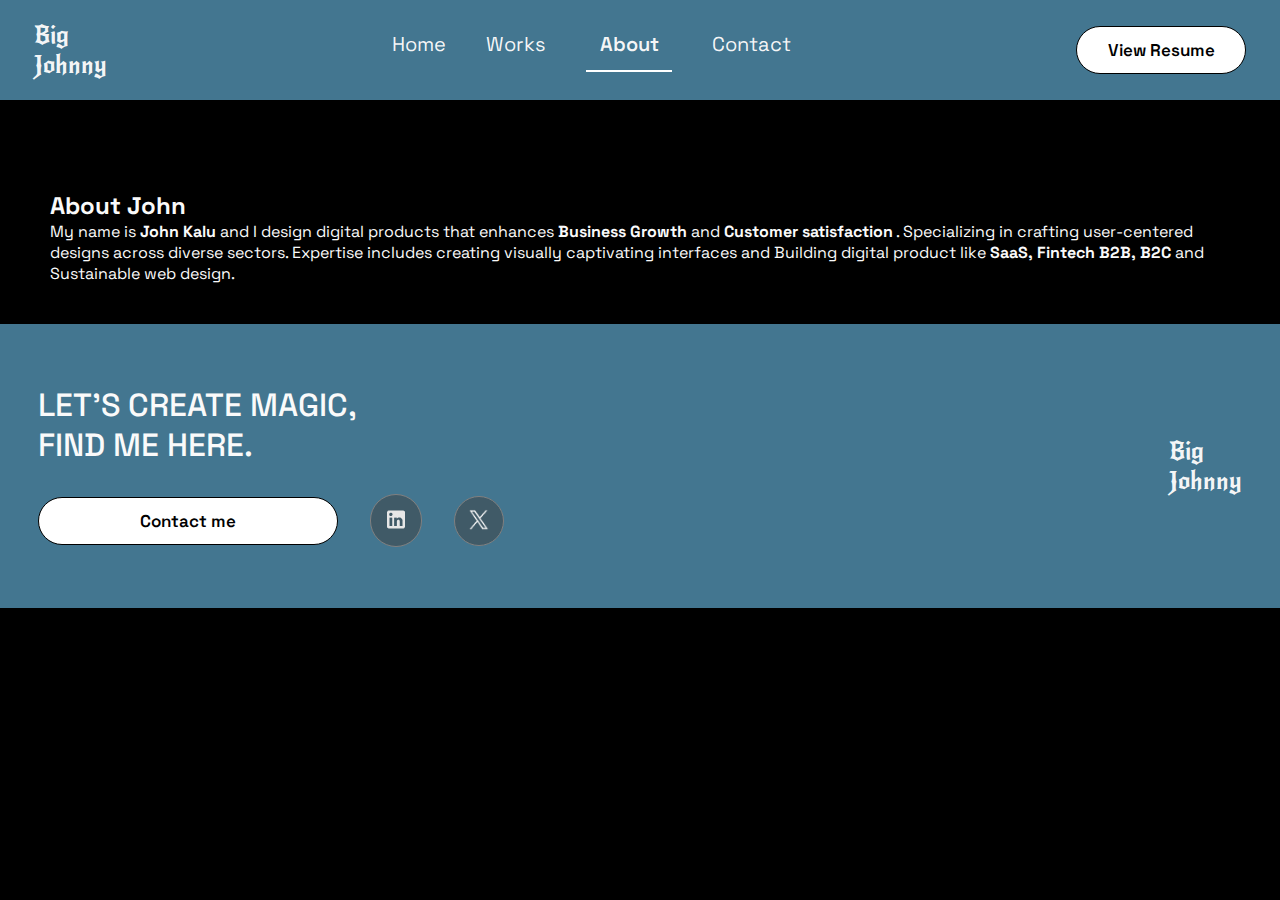
==== about.html @ 92e9e098 "About page commit" ====
<!DOCTYPE html>
<html lang="en">

<head>
    <meta charset="UTF-8">
    <meta name="viewport" content="width=device-width, initial-scale=1.0">
    <title>Home</title>
    <link rel="stylesheet" href="home.css">
    <link rel="shortcut icon" href="home_images/bj.jpg" type="image/x-icon">
</head>

<body>
    <!-- header -->
    <header>
        <div>
            <p>
                Big <br> Johnny
            </p>
        </div>

        <nav>
            <a href="home.html">Home</a>
            <a href="">Works</a>
            <div>
                <a href="">About</a>
                <hr>
            </div>
            <a href="">Contact</a>
        </nav>

        <a href="https://drive.google.com/file/d/1-C9VQ2TakRMPkRdJX_OqjGJ6y4bOzFPN/view?usp=drivesdk">
            <button>View Resume</button>
        </a>
    </header>




    <!-- main -->
    <main>
      <div class="main_div1">
        <div class="about">
<h2>
    About John
</h2>
<p>
    My name is <b>John Kalu</b> and I design digital products that enhances <b>Business Growth</b>  and <b>Customer satisfaction</b>  . Specializing in crafting user-centered designs across diverse sectors. Expertise includes creating visually captivating interfaces and Building digital product like <b> SaaS, Fintech B2B, B2C</b>  and Sustainable web design.
</p>
        </div>
      </div>
    </main>


    <!-- FOOTER -->
    <footer>
        <div class="footerDiv1">
            <h1>
                LET’S CREATE MAGIC,<br>FIND ME HERE.
            </h1>
            <div class="contact">
                <a href="">
                    <button>Contact me</button>
                </a>
                <a href="https://www.linkedin.com/in/john-kalu-962357230" class="x"><img
                        src="home_images/mdi_linkedin.png" alt=""></a>
                <a href="https://twitter.com/thejohnkalu1" class="x" id="x"><img src="home_images/x.png" alt=""></a>

            </div>
        </div>

        <p>
            Big <br> Johnny
        </p>
    </footer>
</body>

</html>
---- home.css ----
@import url('https://fonts.googleapis.com/css2?family=New+Rocker&family=Space+Grotesk:wght@300&display=swap');

* {
    box-sizing: border-box;
    margin: 0%;
    padding: 0%;
}

body {
    overflow-x: hidden;
    background: black;
}

header {
    display: flex;
    align-items: center;
    justify-content: center;
    gap: 23%;
    padding: 20px;
    background: #437690;
    color: #FAFAFAFA;
    width: 100%;
}

header p {
    font-family: 'new rocker';
    font-size: 24px;
    font-weight: 500;
    letter-spacing: 0px;
    text-align: left;

}

nav {
    display: flex;
    gap: 40px;
    font-family: Space Grotesk;
    font-size: 20px;
    font-weight: 400;
    line-height: 31px;
    letter-spacing: 0em;
    text-align: left;
}

a {
    text-decoration: none;
    color: #FAFAFAFA;
}

nav div {
    gap: 10px;
    display: flex;
    flex-direction: column;
    align-items: center;
    font-weight: 600;

}

nav div hr {
    width: 86px;
    border: 1px solid white;
}

header button {
    width: 170px;
    padding: 12px 24px;
    border-radius: 24px;
    border: 1px solid black;
    gap: 10px;
    background: white;
    font-family: Space Grotesk;
    font-size: 17px;
    font-weight: 600;
    cursor: pointer;

}



/* MAIN */
main {
    padding: 90px 50px 40px 50px;
    color: #FAFAFA;

    font-family: Space Grotesk;
}

.div1 {
    display: flex;
    align-items: center;
    gap: 10%;
}

.div1 .john {
    display: flex;
    flex-direction: column;

    /* width: 740px; */
    gap: 16px;

}


.building {
    display: flex;
    flex-direction: column;
    gap: 32px
}

.john h3 {
    color: #3EB489;
    font-family: Space Grotesk;
    font-size: 24px;
    font-weight: 500;
    line-height: 31px;
    letter-spacing: 0em;
    text-align: left;

}

.john p {
    font-family: Space Grotesk;
    /* font-size: 30px; */
    font-size: 48px;
    font-weight: 700;
    line-height: 61px;
    letter-spacing: 0em;
    text-align: left;
    color: #FAFAFA;
}

.john .linkedin a {
    padding: 12px 24px;
    border-radius: 24px;
    border: 1px solid black;
    gap: 10px;
    background: white;
    font-family: Space Grotesk;
    font-size: 17px;
    font-weight: 600;
    cursor: pointer;
    text-decoration: none;
    color: #0F0F0F;
}

.linkedin {
    display: flex;
    gap: 24px;
    align-items: flex-start;
}


/* div2 */
.div2 img {
    width: 470px;
    height: 496px;
    object-fit: contain;

}


/* selected_works */
.selected_works {
    display: inline-flex;
    flex-direction: column;
    align-items: flex-start;
    gap: 48px;
    color: white;
}

.selected_works h3 {
    color: #FAFAFA;
    font-family: Space Grotesk;
    font-size: 32px;
    font-style: normal;
    font-weight: 500;
    line-height: normal;
}

/* works */
.works {
    display: flex;
    align-items: flex-start;
    gap: 68px;
}

.work1 {
    display: flex;
    width: 260px;
    padding-top: 10px;

    flex-direction: column;
    gap: 20px;
    height: 50vh;
    text-align: center;
    border-radius: 12px;
    border-top: 2px solid #1572E0;
    border-right: 4px solid #1572E0;
    border-bottom: 4px solid #1572E0;
    border-left: 2px solid #1572E0;
}

.work1 h2 {
    color: #098DD3;
    font-family: Segoe Print;
    font-size: 45px;
    font-style: normal;
    font-weight: 700;
    line-height: normal;

}


.work1 p {
    font-size: 28px;
    font-style: normal;
    font-weight: 500;
    line-height: normal;
    padding-bottom: 10px;
}

.work1 .first {
    display: flex;
    flex-direction: column;
    gap: 10px;
}

#church {
    height: 50vh;
    padding-top: 50px;
    gap: 70px;
    border-top: 2px solid #3EB489;
    border-right: 4px solid #3EB489;
    border-bottom: 4px solid #3EB489;
    border-left: 2px solid #3EB489;
}

#church h2 {
    font-family: New Rocker;
    color: #FAFAFA;
    text-align: center;
    text-transform: capitalize;
    font-size: 20px;
    font-weight: 400;

}


#library {
    width: 260px;
    flex-direction: column;
    gap: 70px;
}

#library h2 {
    padding-top: 80px;
    color: #0A7CED;
    font-family: New Rocker;
    font-size: 40px;
    font-style: normal;
    font-weight: 400;
    line-height: normal;
    text-align: center;
}

#vedTv {
    height: 50vh;
    gap: 95px;
    padding-top: 100px;
    border-top: 2px solid #3EB489;
    border-right: 4px solid #3EB489;
    border-bottom: 4px solid #3EB489;
    border-left: 2px solid #3EB489;
}

#vedTv h2 {
    color: #B7410E;
    font-family: New Rocker;
    font-size: 50.778px;
    font-style: normal;
    font-weight: 400;
    line-height: normal;
}








/* FOOTER */
footer {
    display: flex;
    align-items: center;
    justify-content: center;
    gap: 52%;
    padding: 61px 0px;
    background: #437690;
    color: #FAFAFAFA;
    width: 100%;
    /* height: 355px; */
}

footer button {
    width: 300px;
    padding: 12px 24px;
    border-radius: 24px;
    border: 1px solid black;
    gap: 10px;
    background: white;
    font-family: Space Grotesk;
    font-size: 17px;
    font-weight: 600;
    cursor: pointer;

}

footer h1 {
    color: #FAFAFA;
    font-family: Space Grotesk;
    /* font-size: 48px; */
    font-style: normal;
    font-weight: 500;
    line-height: normal;
}


.footerDiv1 {
    display: inline-flex;
    flex-direction: column;
    align-items: flex-start;
    gap: 29px;
}

.contact {
    display: flex;
    align-items: center;
    gap: 32px;
}

.contact .x {
    border-radius: 50px;
    background: #3D3D3D80;
    border: 1px solid gray;
    padding: 12px 13px 10px 13px;
}
#x img{
 
    width: 22px;
    height: 22px;
    object-fit: contain;
}
#x{
    padding: 12px 13px 10px 13px;
}

footer p{
    font-family: 'new rocker';
    font-size: 24px;
    font-weight: 500;
    letter-spacing: 0px;
    text-align: left;
    /* float: right; */

}
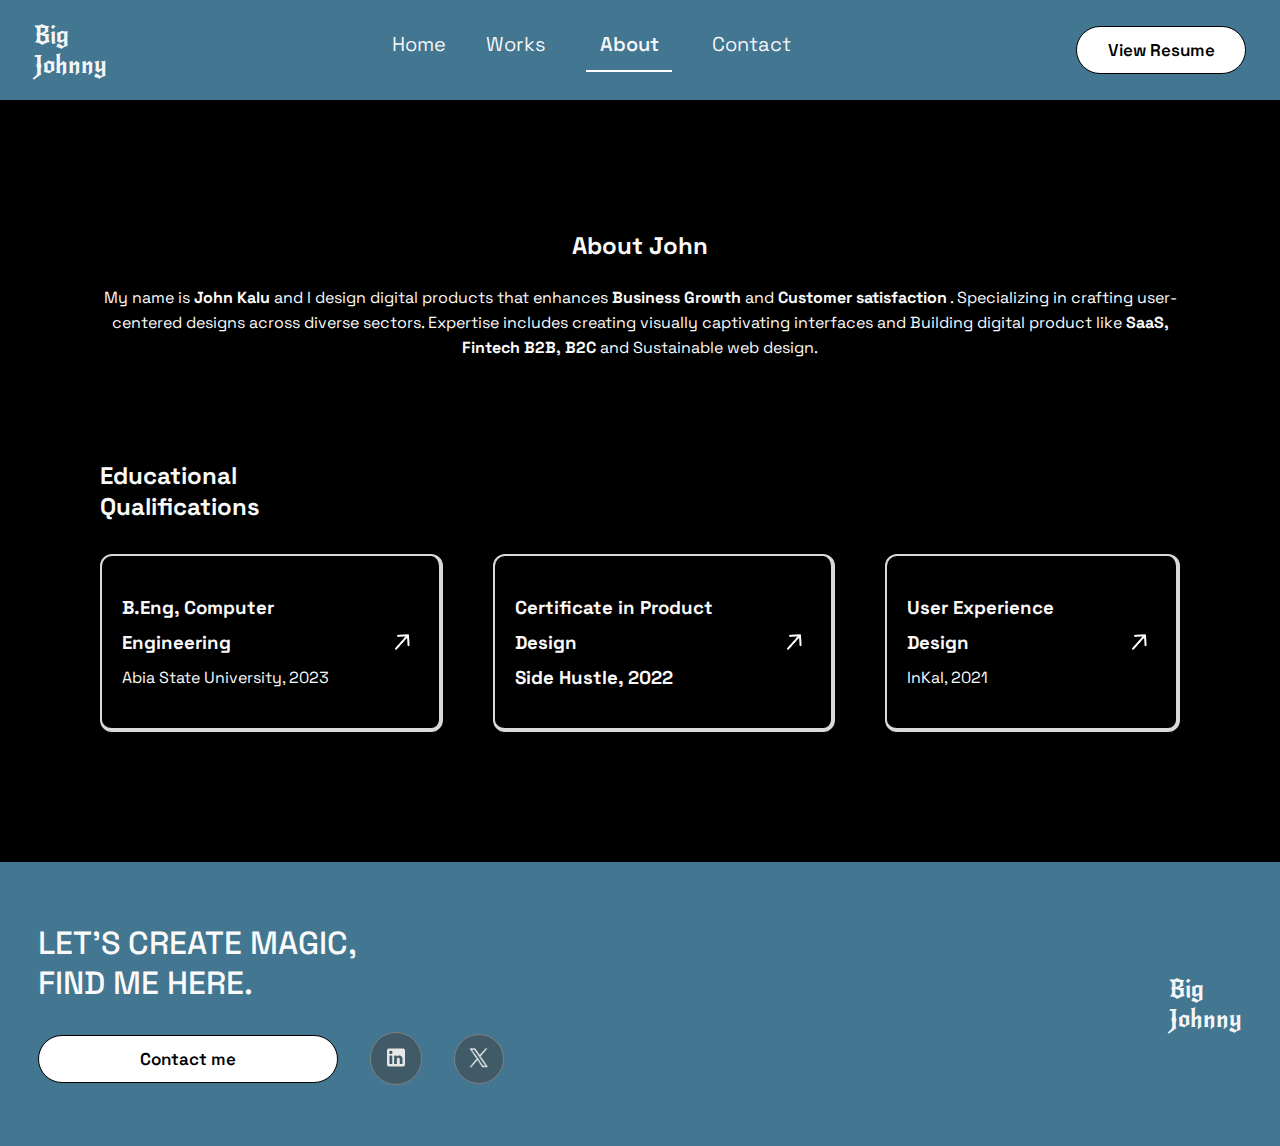
==== commit 0b058582: "about commit" ====
--- a/about.html
+++ b/about.html
@@ -5,7 +5,7 @@
     <meta charset="UTF-8">
     <meta name="viewport" content="width=device-width, initial-scale=1.0">
     <title>Home</title>
-    <link rel="stylesheet" href="home.css">
+    <link rel="stylesheet" href="about.css">
     <link rel="shortcut icon" href="home_images/bj.jpg" type="image/x-icon">
 </head>
 
@@ -38,16 +38,54 @@
 
     <!-- main -->
     <main>
-      <div class="main_div1">
+
         <div class="about">
-<h2>
-    About John
-</h2>
-<p>
-    My name is <b>John Kalu</b> and I design digital products that enhances <b>Business Growth</b>  and <b>Customer satisfaction</b>  . Specializing in crafting user-centered designs across diverse sectors. Expertise includes creating visually captivating interfaces and Building digital product like <b> SaaS, Fintech B2B, B2C</b>  and Sustainable web design.
-</p>
+            <h2>
+                About John
+            </h2>
+            <p>
+                My name is <b>John Kalu</b> and I design digital products that enhances <b>Business Growth</b> and
+                <b>Customer satisfaction</b> . Specializing in crafting user-centered designs across diverse
+                sectors. Expertise includes creating visually captivating interfaces and Building digital product
+                like <b> SaaS, Fintech B2B, B2C</b> and Sustainable web design.
+            </p>
         </div>
-      </div>
+
+
+        <div class="main_div2">
+            <h2>Educational <br>Qualifications</h2>
+            <div class="edu">
+                <div class="qualifications">
+                    <div class="qualifications1">
+                        <div>
+                            <h3>B.Eng, Computer Engineering</h3>
+                            <p>Abia State University, 2023</p>
+                        </div>
+                        <img src="about_images/arrow.png" alt="">
+                    </div>
+
+
+                    <div class="qualifications1">
+                        <div>
+                            <h3>Certificate in Product Design<h3>
+                                    <p>Side Hustle, 2022</p>
+                        </div>
+                        <img src="about_images/arrow.png" alt="">
+                    </div>
+
+
+                    <div class="qualifications1">
+                        <div>
+                            <h3>User Experience Design</h3>
+                            <p>InKal, 2021</p>
+                        </div>
+                        <img src="about_images/arrow.png" alt="">
+                    </div>
+
+                </div>
+            </div>
+        </div>
+
     </main>
 
 
--- a/about.css
+++ b/about.css
@@ -0,0 +1,230 @@
+@import url('https://fonts.googleapis.com/css2?family=New+Rocker&family=Space+Grotesk:wght@300&display=swap');
+
+* {
+    box-sizing: border-box;
+    margin: 0%;
+    padding: 0%;
+}
+
+body {
+    overflow-x: hidden;
+    background: black;
+    width: 100%;
+    height: 100%;
+}
+
+header {
+    display: flex;
+    align-items: center;
+    justify-content: center;
+    gap: 23%;
+    padding: 20px;
+    background: #437690;
+    color: #FAFAFAFA;
+    width: 100%;
+}
+
+header p {
+    font-family: 'new rocker';
+    font-size: 24px;
+    font-weight: 500;
+    letter-spacing: 0px;
+    text-align: left;
+
+}
+
+nav {
+    display: flex;
+    gap: 40px;
+    font-family: Space Grotesk;
+    font-size: 20px;
+    font-weight: 400;
+    line-height: 31px;
+    letter-spacing: 0em;
+    text-align: left;
+}
+
+a {
+    text-decoration: none;
+    color: #FAFAFAFA;
+}
+
+nav div {
+    gap: 10px;
+    display: flex;
+    flex-direction: column;
+    align-items: center;
+    font-weight: 600;
+
+}
+
+nav div hr {
+    width: 86px;
+    border: 1px solid white;
+}
+
+header button {
+    width: 170px;
+    padding: 12px 24px;
+    border-radius: 24px;
+    border: 1px solid black;
+    gap: 10px;
+    background: white;
+    font-family: Space Grotesk;
+    font-size: 17px;
+    font-weight: 600;
+    cursor: pointer;
+
+}
+
+
+
+/* MAIN */
+main {
+    padding: 130px 100px;
+    color: #FAFAFA;
+    font-family: Space Grotesk;
+    display: flex;
+    flex-direction: column;
+    gap: 100px;
+
+}
+
+
+.about {
+    display: flex;
+    flex-direction: column;
+    align-items: center;
+    gap: 24px;
+    text-align: center;
+}
+
+.about p {
+    color: #FAFAFA;
+    text-align: center;
+    line-height: 25px;
+}
+
+
+/* main-div2 */
+
+.main_div2 {
+    display: flex;
+    flex-direction: column;
+    align-items: flex-start;
+    gap: 32px;
+    text-align: left;
+}
+
+.qualifications {
+    display: flex;
+    align-items: flex-start;
+    gap: 50px;
+}
+
+.qualifications1 {
+    /* width: 360px; */
+    height: 178px;
+    border-radius: 12px;
+    border-top: 2px solid #D9D9D9;
+    border-right: 4px solid #D9D9D9;
+    border-bottom: 4px solid #D9D9D9;
+    border-left: 2px solid #D9D9D9;
+    line-height: 35px;
+    display: flex;
+    gap: 20px;
+    align-items: center;
+    padding: 20px;
+}
+
+.edu {
+    display: flex;
+    gap: 50px;
+}
+
+
+
+
+
+
+
+
+
+
+/* FOOTER */
+footer {
+    display: flex;
+    align-items: center;
+    justify-content: center;
+    gap: 52%;
+    padding: 61px 0px;
+    background: #437690;
+    color: #FAFAFAFA;
+    width: 100%;
+
+}
+
+footer button {
+    width: 300px;
+    padding: 12px 24px;
+    border-radius: 24px;
+    border: 1px solid black;
+    gap: 10px;
+    background: white;
+    font-family: Space Grotesk;
+    font-size: 17px;
+    font-weight: 600;
+    cursor: pointer;
+
+}
+
+footer h1 {
+    color: #FAFAFA;
+    font-family: Space Grotesk;
+
+    font-style: normal;
+    font-weight: 500;
+    line-height: normal;
+}
+
+
+.footerDiv1 {
+    display: inline-flex;
+    flex-direction: column;
+    align-items: flex-start;
+    gap: 29px;
+}
+
+.contact {
+    display: flex;
+    align-items: center;
+    gap: 32px;
+}
+
+.contact .x {
+    border-radius: 50px;
+    background: #3D3D3D80;
+    border: 1px solid gray;
+    padding: 12px 13px 10px 13px;
+}
+
+#x img {
+
+    width: 22px;
+    height: 22px;
+    object-fit: contain;
+}
+
+#x {
+    padding: 12px 13px 10px 13px;
+}
+
+footer p {
+    font-family: 'new rocker';
+    font-size: 24px;
+    font-weight: 500;
+    letter-spacing: 0px;
+    text-align: left;
+
+
+}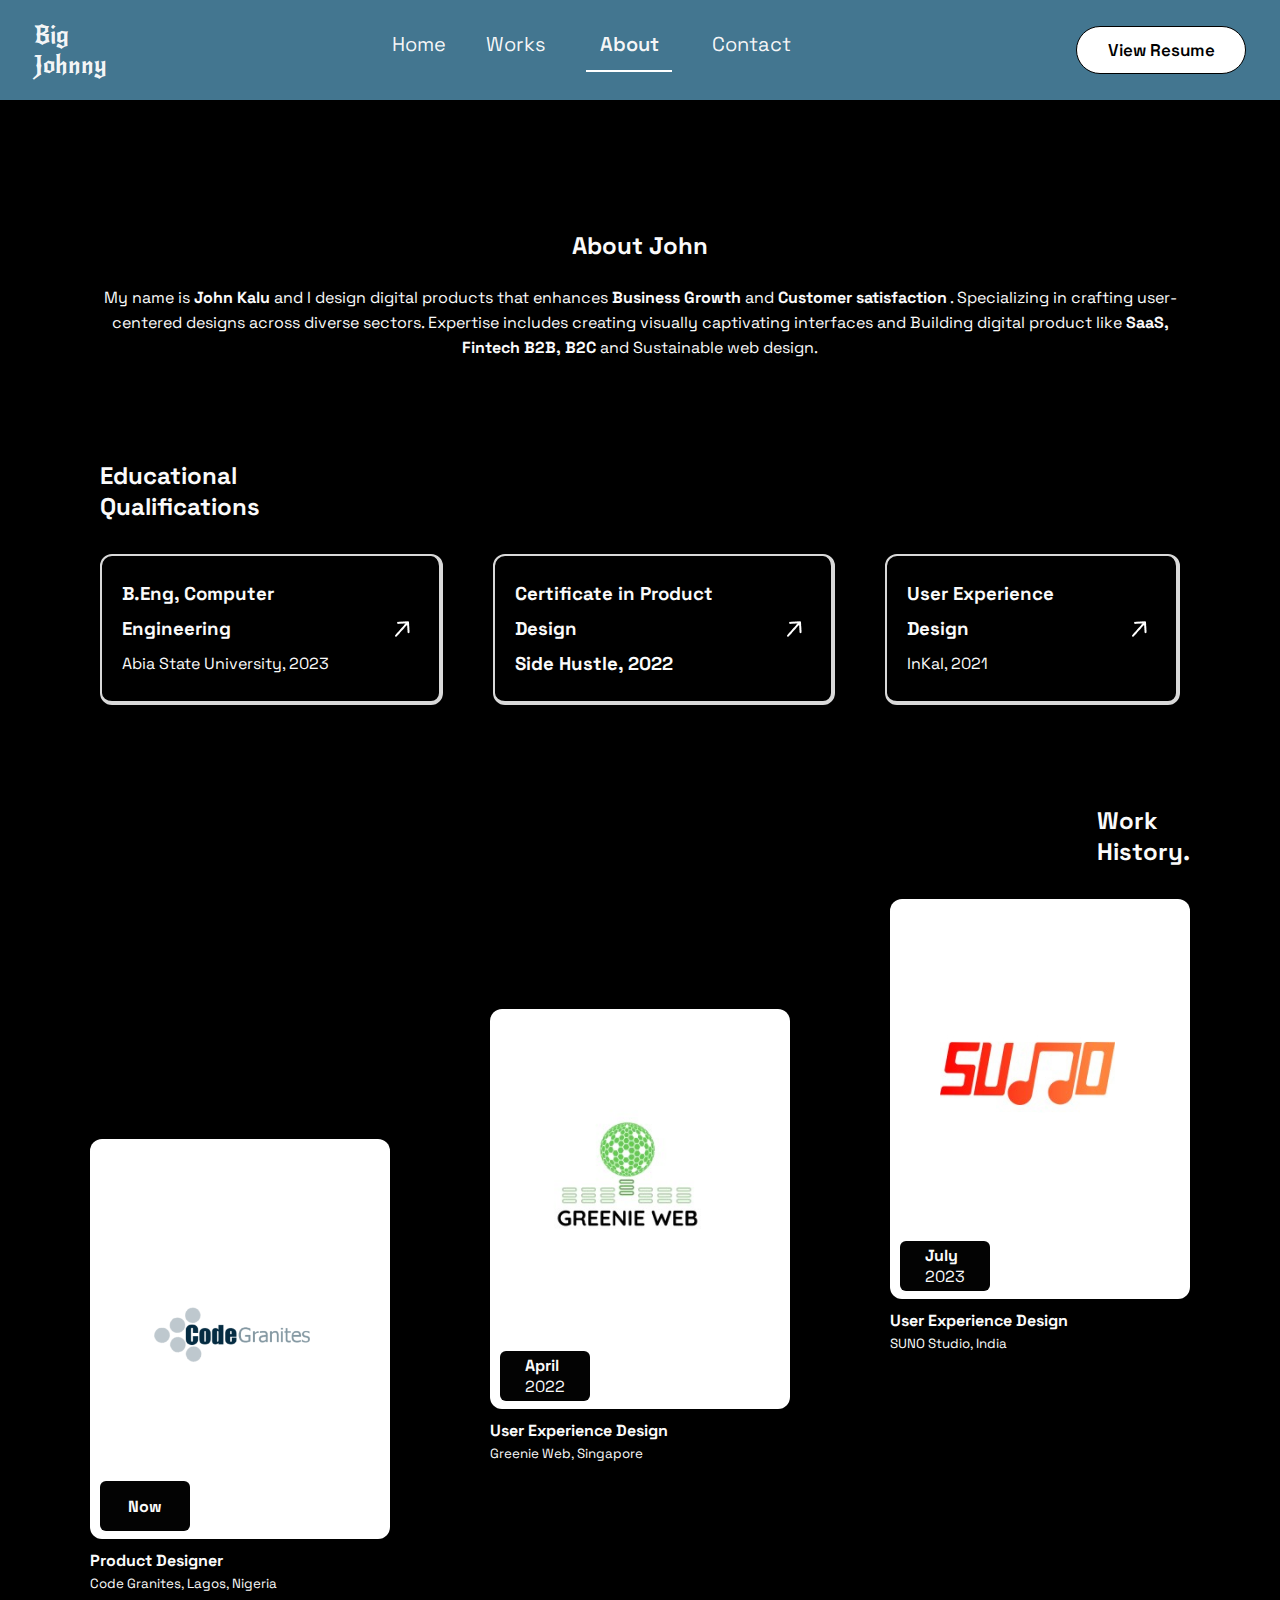
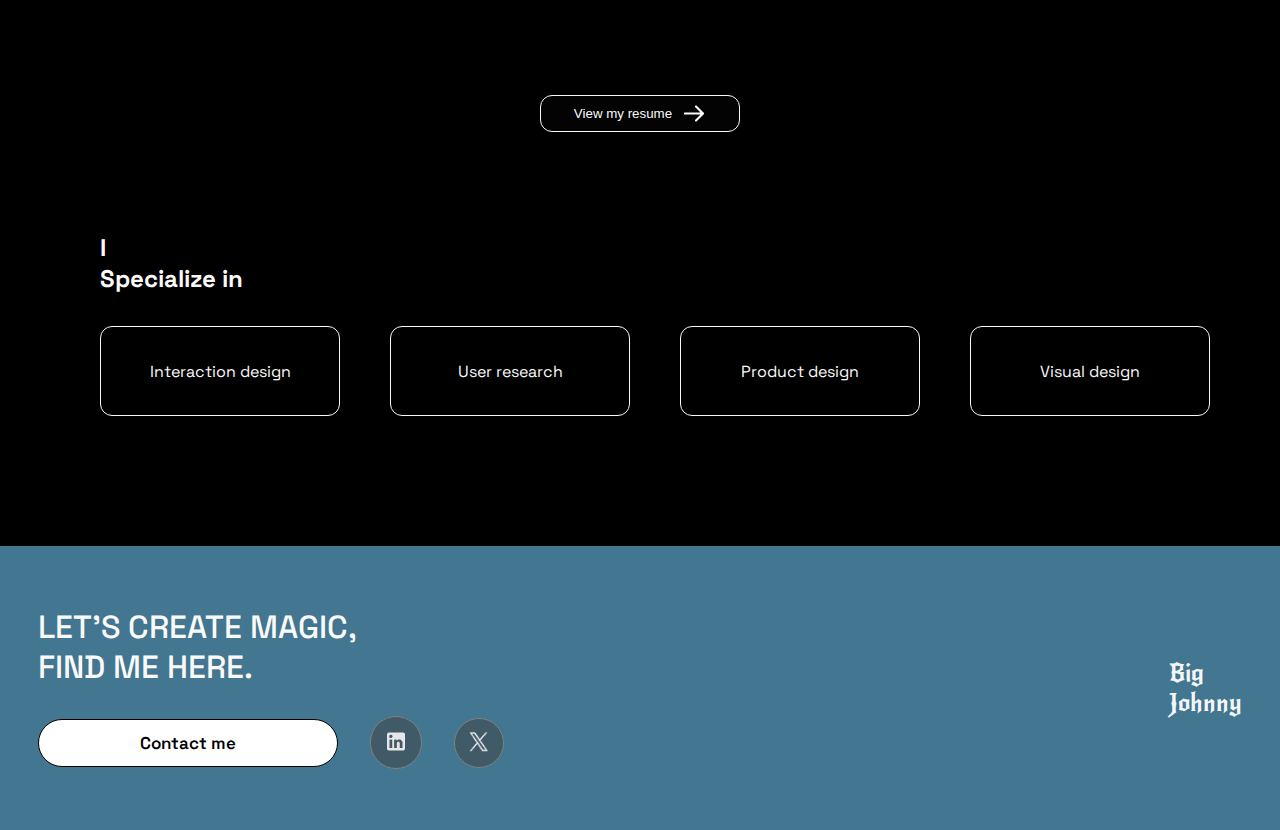
==== commit 0210831f: "finished about section" ====
--- a/about.html
+++ b/about.html
@@ -39,6 +39,8 @@
     <!-- main -->
     <main>
 
+
+        <!-- about -->
         <div class="about">
             <h2>
                 About John
@@ -52,6 +54,13 @@
         </div>
 
 
+
+
+
+
+
+
+        <!-- main_div2 -->
         <div class="main_div2">
             <h2>Educational <br>Qualifications</h2>
             <div class="edu">
@@ -86,6 +95,107 @@
             </div>
         </div>
 
+
+
+
+
+        <!-- main_div3 -->
+        <div class="div3">
+            <div class="main_div3">
+                <h2>
+                    Work <br> History.
+                </h2>
+                <div class="july">
+
+                    <div class="suno">
+                        <div class="history1" id="code" style="margin-top: 80%;">
+                            <img src="about_images/codegranites 1.png" alt="">
+
+
+                            <div class="black">
+                                <p>
+                                    <b>Now</b>
+                                </p>
+                            </div>
+                        </div>
+                        <div class="product">
+                            <strong>Product Designer</strong>
+                            <small>Code Granites, Lagos, Nigeria</small>
+                        </div>
+                    </div>
+
+
+
+
+                    <div class="suno" style="margin-top: 10%;">
+                        <div class="history1">
+                            <img src="about_images/greenie_web_logo 1.png" alt="">
+
+
+                            <div class="black">
+                                <p>
+                                    <b>April</b><br>2022
+                                </p>
+                            </div>
+                        </div>
+                        <div class="product">
+                            <strong>User Experience Design</strong>
+                            <small>Greenie Web, Singapore</small>
+                        </div>
+                    </div>
+
+
+
+                    <div class="suno">
+                        <div class="history1">
+                            <img src="about_images/sunlo_logo 1.jpg" alt="">
+
+
+                            <div class="black">
+                                <p>
+                                    <b>July</b><br>2023
+                                </p>
+                            </div>
+                        </div>
+                        <div class="product">
+                            <strong>User Experience Design</strong>
+                            <small>SUNO Studio, India</small>
+                        </div>
+                    </div>
+
+
+
+                </div>
+
+            </div>
+            <a href="">
+                <button>View my resume <img src="about_images/straight arrow.png" alt=""></button>
+            </a>
+        </div>
+
+
+
+        <!-- main_div4 -->
+        <div class="main_div4">
+            <h2>
+                I <br>Specialize in
+            </h2>
+            <div class="div4">
+                <div>
+                    Interaction design
+                </div>
+                <div>
+                    User research
+                </div>
+                <div>
+                    Product design
+                </div>
+                <div>
+                    Visual design
+                </div>
+
+            </div>
+        </div>
     </main>
 
 
--- a/about.css
+++ b/about.css
@@ -106,6 +106,10 @@
 }
 
 
+
+
+
+
 /* main-div2 */
 
 .main_div2 {
@@ -124,7 +128,7 @@
 
 .qualifications1 {
     /* width: 360px; */
-    height: 178px;
+    /* height: 178px; */
     border-radius: 12px;
     border-top: 2px solid #D9D9D9;
     border-right: 4px solid #D9D9D9;
@@ -145,6 +149,122 @@
 
 
 
+/* main_div3 */
+.div3 {
+    display: flex;
+    flex-direction: column;
+    align-items: center;
+    gap: 100px;
+}
+
+.main_div3 {
+    display: flex;
+    flex-direction: column;
+    align-items: flex-end;
+    gap: 32px;
+}
+
+
+
+.suno {
+    display: flex;
+    flex-direction: column;
+    gap: 10px;
+}
+
+.history1 {
+    display: inline-flex;
+    flex-direction: column;
+    width: 300px;
+    height: 400px;
+    border-radius: 12px;
+    background: #FFF;
+    color: #030303;
+}
+
+.history1 img {
+    padding: 87px 0px 70px 50px;
+    width: 75%;
+    object-fit: contain;
+}
+
+.black {
+    display: flex;
+    width: 90px;
+    height: 50px;
+    padding: 10px;
+    justify-content: center;
+    align-items: center;
+    flex-shrink: 0;
+    background: #030303;
+    border-radius: 6px;
+    color: #FAFAFA;
+    margin: 10px;
+}
+
+.product {
+    display: flex;
+    flex-direction: column;
+    align-self: flex-start;
+    /* padding: 15px; */
+    line-height: 23px;
+}
+
+#code img {
+    padding: 56% 0% 36% 20%;
+    width: 75%;
+    object-fit: contain;
+}
+
+.july {
+    display: flex;
+    gap: 100px;
+
+}
+
+.div3 button {
+    display: flex;
+    width: 200px;
+    padding: 5px 16px;
+    justify-content: center;
+    align-items: center;
+    gap: 10px;
+    border-radius: 12px;
+    border: 1px solid #FAFAFA;
+    background: #030303;
+    color: #FAFAFA;
+    cursor: pointer;
+}
+
+
+/* main_div4 */
+.main_div4 {
+    display: flex;
+    flex-direction: column;
+    align-items: flex-start;
+    gap: 32px;
+}
+
+.div4 {
+    display: flex;
+    align-items: flex-start;
+    gap: 50px;
+}
+
+.div4 div {
+    display: flex;
+    width: 240px;
+    height: 90px;
+    padding: 16px;
+    justify-content: center;
+    align-items: center;
+    gap: 10px;
+    border-radius: 12px;
+    border: 1px solid #FAFAFA;
+    color: #FAFAFA;
+}
+
+
 
 
 
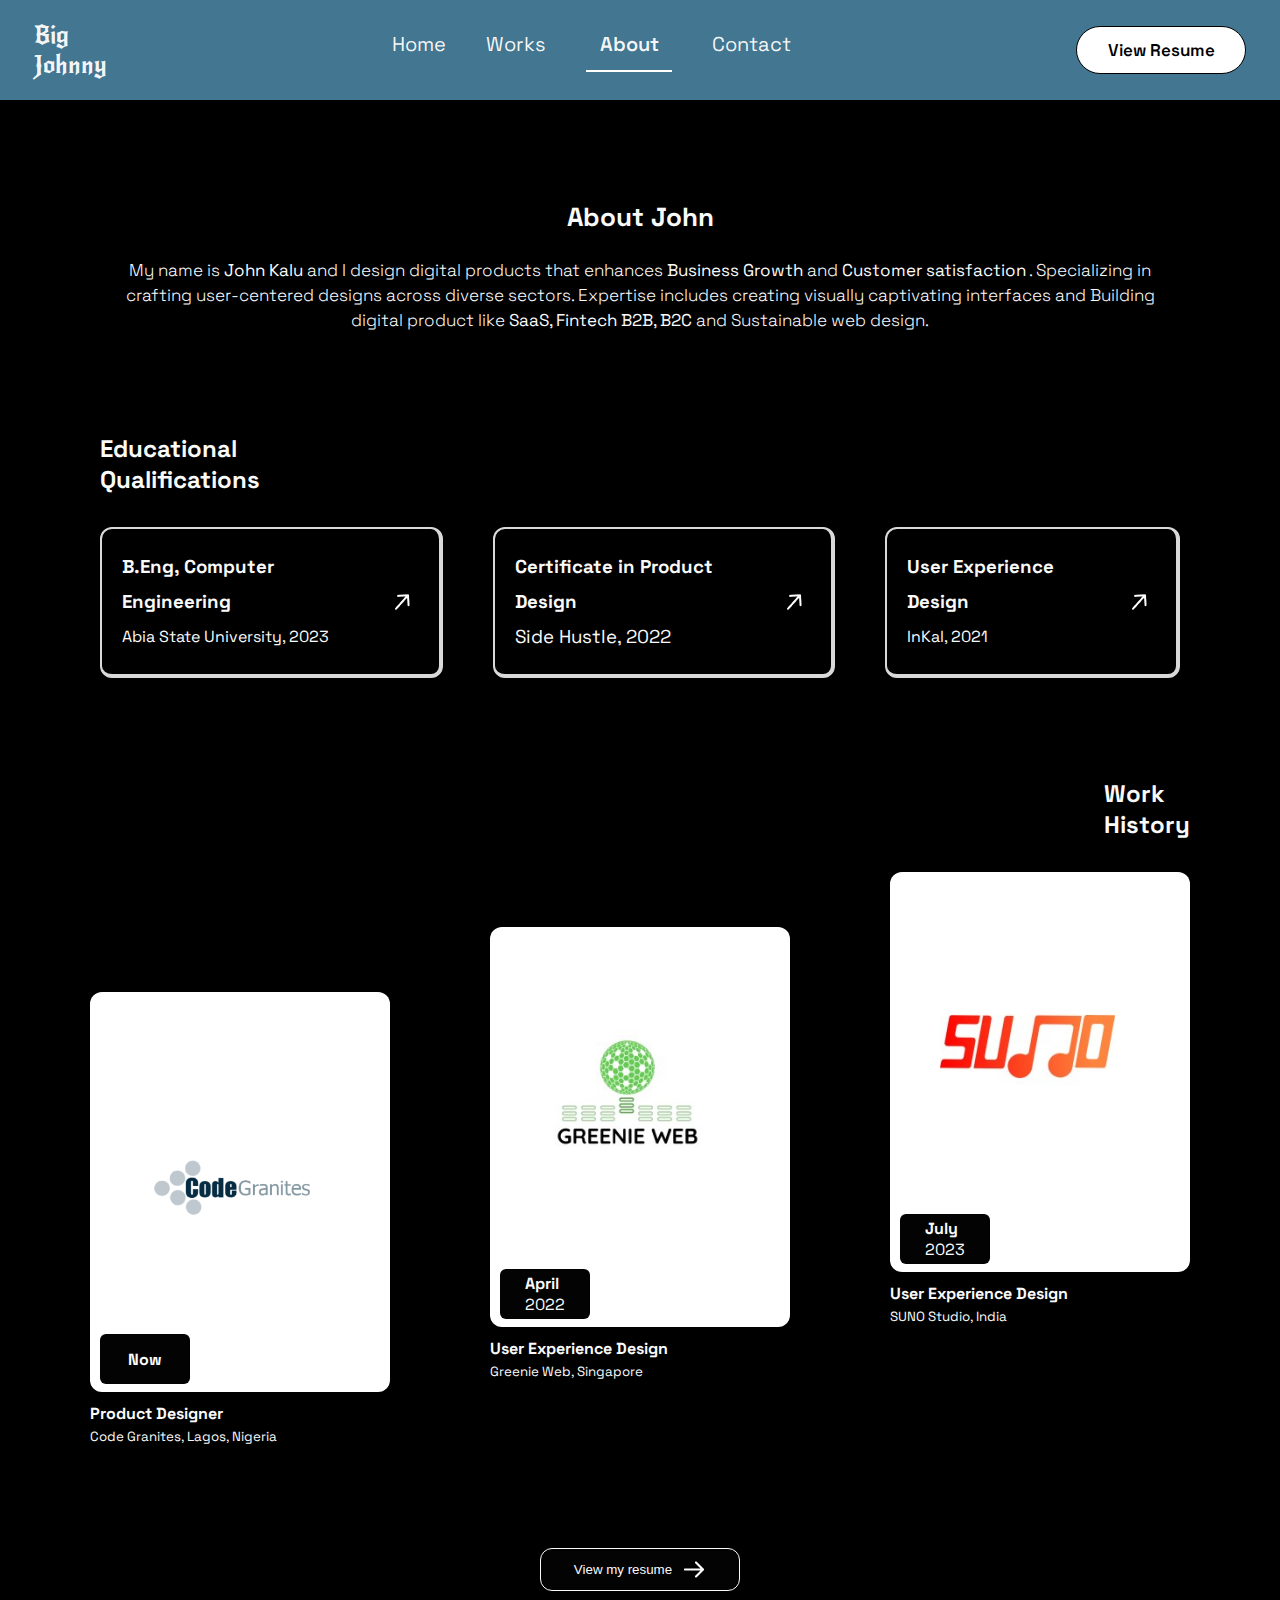
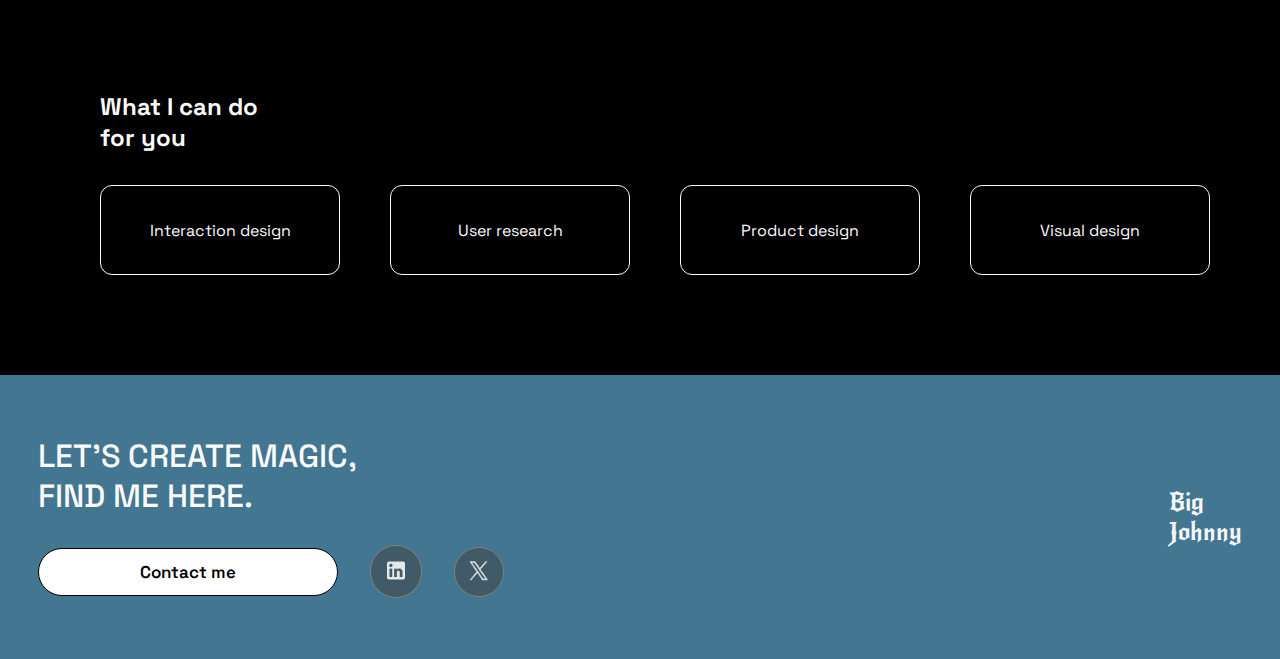
==== commit 1db760c2: "commit" ====
--- a/about.html
+++ b/about.html
@@ -25,7 +25,7 @@
                 <a href="">About</a>
                 <hr>
             </div>
-            <a href="">Contact</a>
+            <a href="contact.html">Contact</a>
         </nav>
 
         <a href="https://drive.google.com/file/d/1-C9VQ2TakRMPkRdJX_OqjGJ6y4bOzFPN/view?usp=drivesdk">
@@ -103,12 +103,12 @@
         <div class="div3">
             <div class="main_div3">
                 <h2>
-                    Work <br> History.
+                    Work <br> History
                 </h2>
                 <div class="july">
 
                     <div class="suno">
-                        <div class="history1" id="code" style="margin-top: 80%;">
+                        <div class="history1" id="code" style="margin-top: 40%;">
                             <img src="about_images/codegranites 1.png" alt="">
 
 
@@ -127,7 +127,7 @@
 
 
 
-                    <div class="suno" style="margin-top: 10%;">
+                    <div class="suno" style="margin-top: 5%;">
                         <div class="history1">
                             <img src="about_images/greenie_web_logo 1.png" alt="">
 
@@ -178,7 +178,8 @@
         <!-- main_div4 -->
         <div class="main_div4">
             <h2>
-                I <br>Specialize in
+                What I
+                can do <br>for you
             </h2>
             <div class="div4">
                 <div>
--- a/about.css
+++ b/about.css
@@ -81,7 +81,7 @@
 
 /* MAIN */
 main {
-    padding: 130px 100px;
+    padding: 100px 100px;
     color: #FAFAFA;
     font-family: Space Grotesk;
     display: flex;
@@ -99,12 +99,21 @@
     text-align: center;
 }
 
+.about h2 {
+    font-size: 26px;
+}
+
 .about p {
     color: #FAFAFA;
     text-align: center;
     line-height: 25px;
-}
-
+    font-size: 17px;
+    font-weight: 100;
+}
+
+.about b {
+    /* font-weight: 600; */
+}
 
 
 
@@ -141,6 +150,10 @@
     padding: 20px;
 }
 
+.qualifications1 p {
+    font-weight: 400;
+}
+
 .edu {
     display: flex;
     gap: 50px;
@@ -225,7 +238,7 @@
 .div3 button {
     display: flex;
     width: 200px;
-    padding: 5px 16px;
+    padding: 8px 16px;
     justify-content: center;
     align-items: center;
     gap: 10px;
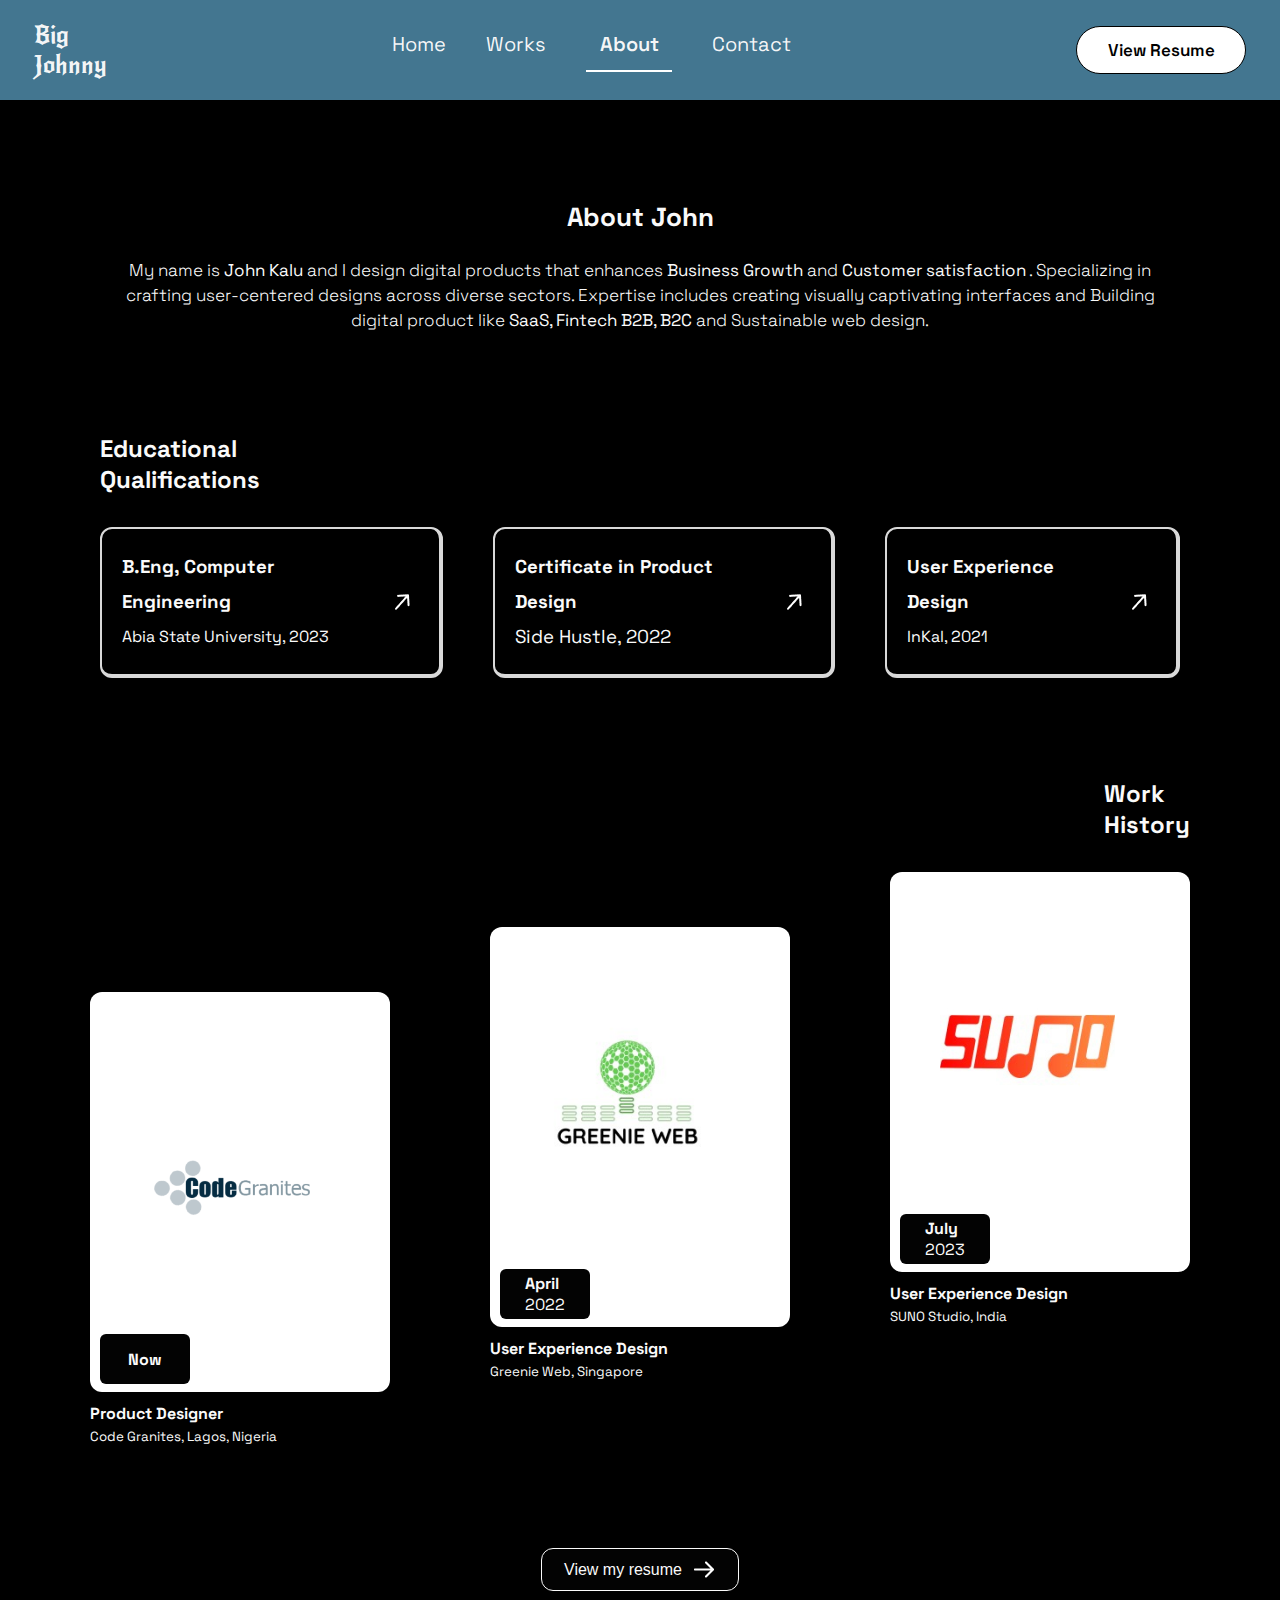
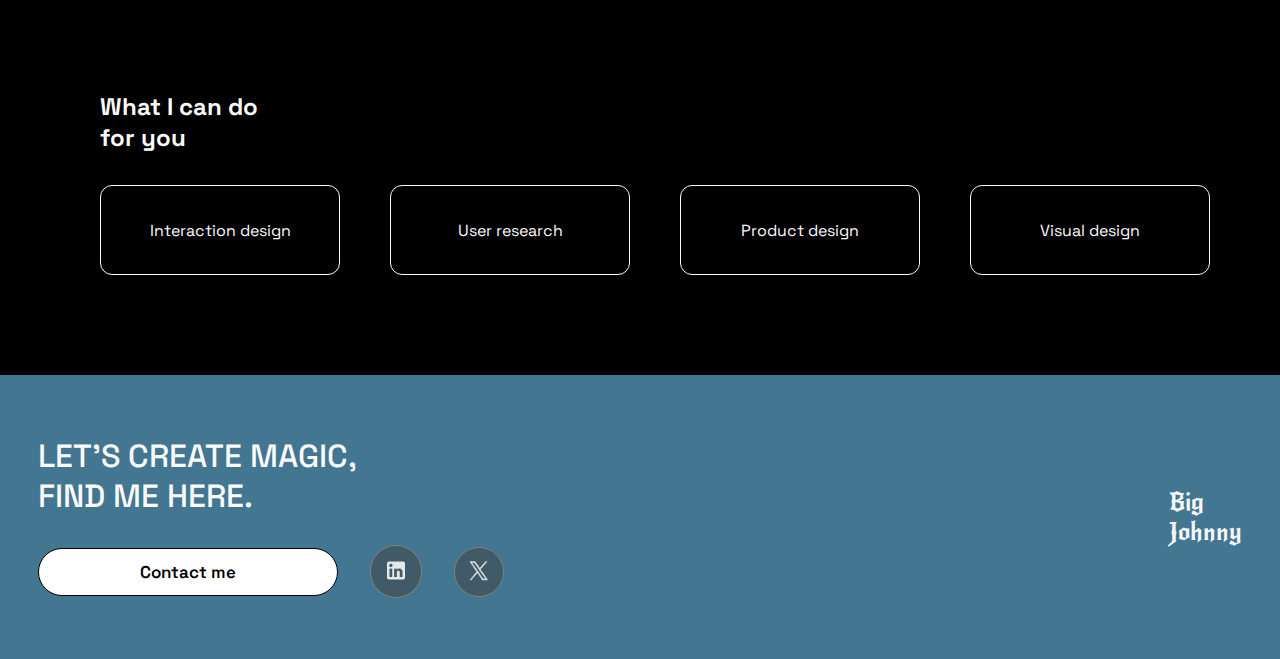
==== commit b5dd63ce: "index commit" ====
--- a/about.html
+++ b/about.html
@@ -19,8 +19,8 @@
         </div>
 
         <nav>
-            <a href="home.html">Home</a>
-            <a href="">Works</a>
+            <a href="index.html">Home</a>
+            <a href="work.html">Works</a>
             <div>
                 <a href="">About</a>
                 <hr>
--- a/about.css
+++ b/about.css
@@ -237,8 +237,8 @@
 
 .div3 button {
     display: flex;
-    width: 200px;
-    padding: 8px 16px;
+    /* width: 200px; */
+    padding: 8px 22px;
     justify-content: center;
     align-items: center;
     gap: 10px;
@@ -247,6 +247,7 @@
     background: #030303;
     color: #FAFAFA;
     cursor: pointer;
+    font-size: 16px;
 }
 
 
